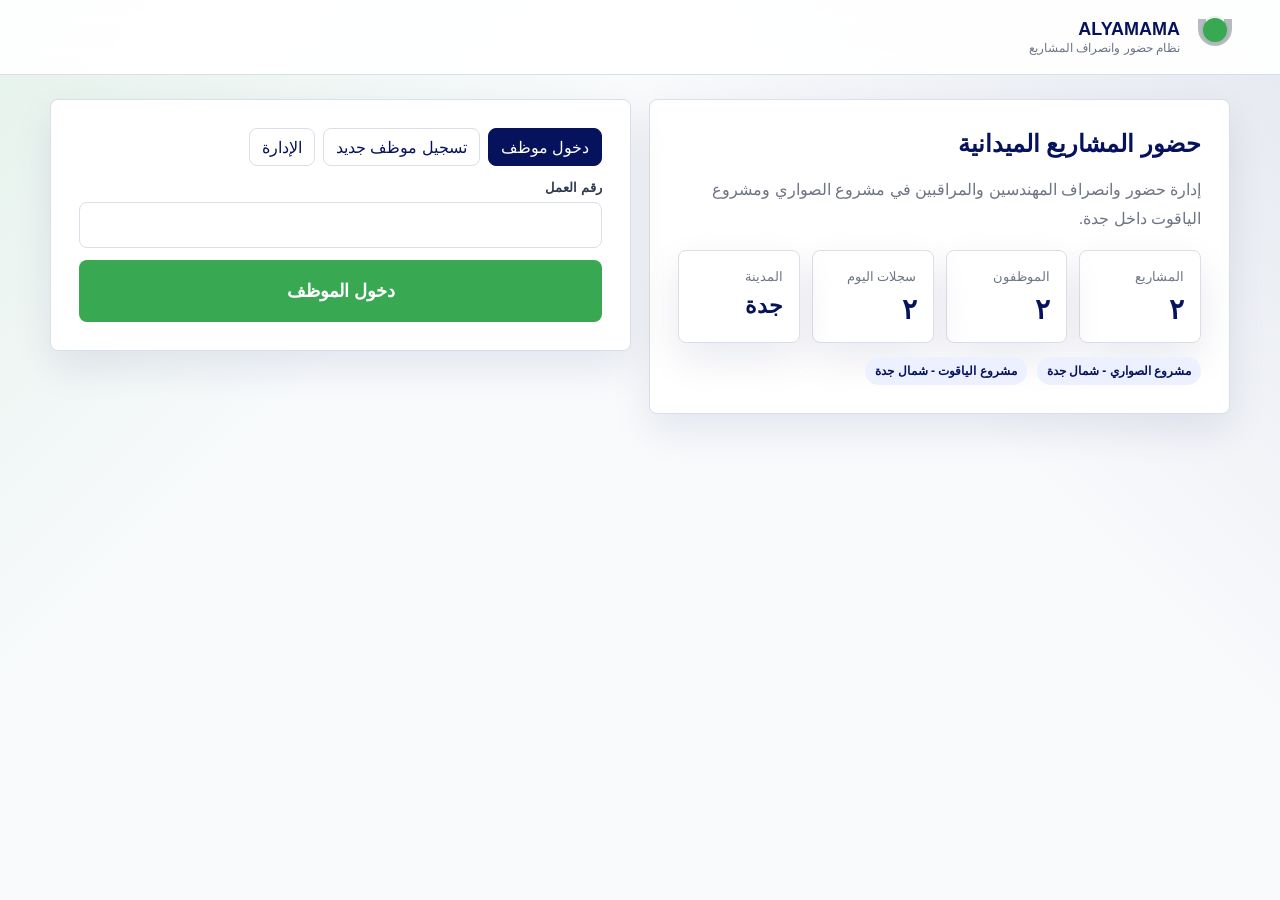
==== index.html @ 3af548d3 "update" ====
<!doctype html>
<html lang="ar" dir="rtl">
  <head>
    <meta charset="utf-8" />
    <meta name="viewport" content="width=device-width, initial-scale=1" />
    <title>ALYAMAMA | حضور المشاريع</title>
    <meta
      name="description"
      content="نظام حضور وانصراف ميداني لمشاريع ALYAMAMA في شمال جدة"
    />
    <meta name="theme-color" content="#06135c" />
    <meta name="mobile-web-app-capable" content="yes" />
    <meta name="apple-mobile-web-app-capable" content="yes" />
    <meta name="apple-mobile-web-app-title" content="حضور ALYAMAMA" />
    <link rel="manifest" href="manifest.json" />
    <link rel="icon" href="icon.svg" type="image/svg+xml" />
    <link rel="apple-touch-icon" href="icon.svg" />
    <link rel="stylesheet" href="styles.css" />
  </head>
  <body>
    <div id="app" class="app-shell"></div>
    <script src="app.js" defer></script>
  </body>
</html>
---- styles.css ----
:root {
  --brand-navy: #06135c;
  --brand-navy-2: #0b1f77;
  --brand-green: #39a852;
  --brand-gray: #eef1f4;
  --ink: #172033;
  --muted: #6d7483;
  --line: #d9dee7;
  --surface: #ffffff;
  --warning: #c77908;
  --danger: #b42318;
  --success: #14853f;
  --shadow: 0 16px 40px rgba(6, 19, 92, 0.09);
  font-family: Tahoma, "Noto Kufi Arabic", "Segoe UI", sans-serif;
}

* {
  box-sizing: border-box;
}

body {
  margin: 0;
  min-height: 100vh;
  color: var(--ink);
  background:
    linear-gradient(135deg, rgba(57, 168, 82, 0.1), transparent 32%),
    linear-gradient(225deg, rgba(6, 19, 92, 0.08), transparent 34%),
    #f8fafc;
}

button,
input,
select {
  font: inherit;
}

button {
  cursor: pointer;
}

button:disabled {
  cursor: not-allowed;
  opacity: 0.55;
}

a {
  color: var(--brand-navy-2);
}

.app-shell {
  min-height: 100vh;
}

.topbar {
  position: sticky;
  top: 0;
  z-index: 10;
  display: flex;
  align-items: center;
  justify-content: space-between;
  gap: 16px;
  padding: 14px clamp(16px, 4vw, 42px);
  border-bottom: 1px solid var(--line);
  background: rgba(255, 255, 255, 0.92);
  backdrop-filter: blur(12px);
}

.brand {
  display: flex;
  align-items: center;
  gap: 12px;
  min-width: 0;
}

.brand-mark {
  position: relative;
  width: 46px;
  height: 46px;
  flex: 0 0 auto;
}

.brand-mark::before {
  position: absolute;
  inset: 5px 6px 14px;
  content: "";
  border: 8px solid #b7bbc0;
  border-top: 0;
  border-radius: 0 0 40px 40px;
}

.brand-mark::after {
  position: absolute;
  top: 4px;
  right: 11px;
  width: 24px;
  height: 24px;
  content: "";
  border-radius: 50%;
  background: var(--brand-green);
  box-shadow: 0 0 0 2px rgba(57, 168, 82, 0.12);
}

.brand-title {
  display: grid;
  gap: 2px;
  min-width: 0;
}

.brand-title strong {
  color: var(--brand-navy);
  font-size: 18px;
  line-height: 1.15;
}

.brand-title span {
  color: var(--muted);
  font-size: 12px;
}

.page {
  width: min(1180px, calc(100% - 28px));
  margin: 24px auto 44px;
}

.hero-grid,
.work-grid,
.admin-grid {
  display: grid;
  grid-template-columns: 1fr 1fr;
  gap: 18px;
  align-items: start;
}

.panel,
.card,
.stat-card,
.table-wrap,
.location-step {
  border: 1px solid var(--line);
  border-radius: 8px;
  background: var(--surface);
  box-shadow: var(--shadow);
}

.panel,
.location-step {
  padding: clamp(18px, 3vw, 28px);
}

.panel h1,
.panel h2,
.panel h3,
.location-step h2 {
  margin: 0 0 10px;
  color: var(--brand-navy);
  line-height: 1.35;
}

.panel p,
.location-step p,
.small-text {
  color: var(--muted);
  line-height: 1.8;
}

.small-text {
  font-size: 13px;
}

.form-grid {
  display: grid;
  gap: 12px;
}

.two-col {
  display: grid;
  grid-template-columns: 1fr 1fr;
  gap: 12px;
}

.field {
  display: grid;
  gap: 7px;
}

.field span,
.label {
  color: #30394d;
  font-size: 13px;
  font-weight: 700;
}

.input,
.select {
  width: 100%;
  min-height: 46px;
  border: 1px solid var(--line);
  border-radius: 8px;
  padding: 10px 12px;
  color: var(--ink);
  background: #fff;
  outline: none;
}

.input:focus,
.select:focus {
  border-color: var(--brand-green);
  box-shadow: 0 0 0 3px rgba(57, 168, 82, 0.16);
}

.checkbox-row {
  display: flex;
  flex-wrap: wrap;
  gap: 10px;
}

.checkbox-pill {
  display: inline-flex;
  align-items: center;
  gap: 8px;
  min-height: 38px;
  padding: 7px 10px;
  border: 1px solid var(--line);
  border-radius: 8px;
  background: #fff;
}

.actions {
  display: flex;
  flex-wrap: wrap;
  gap: 10px;
  align-items: center;
  margin-top: 14px;
}

.btn {
  display: inline-flex;
  align-items: center;
  justify-content: center;
  gap: 8px;
  min-height: 44px;
  border: 1px solid transparent;
  border-radius: 8px;
  padding: 10px 14px;
  color: #fff;
  background: var(--brand-navy);
  text-decoration: none;
  transition: transform 0.15s ease, box-shadow 0.15s ease;
}

.btn:hover {
  transform: translateY(-1px);
  box-shadow: 0 10px 22px rgba(6, 19, 92, 0.18);
}

.btn.secondary {
  color: var(--brand-navy);
  border-color: var(--line);
  background: #fff;
}

.btn.green {
  background: var(--brand-green);
}

.btn.warning {
  background: var(--warning);
}

.btn.danger {
  background: var(--danger);
}

.big-action {
  width: 100%;
  min-height: 62px;
  font-size: 18px;
  font-weight: 800;
}

.tabs {
  display: flex;
  flex-wrap: wrap;
  gap: 8px;
  margin-bottom: 14px;
}

.tab {
  min-height: 38px;
  border: 1px solid var(--line);
  border-radius: 8px;
  padding: 8px 12px;
  color: var(--brand-navy);
  background: #fff;
}

.tab.active {
  color: #fff;
  border-color: var(--brand-navy);
  background: var(--brand-navy);
}

.status-line {
  display: flex;
  flex-wrap: wrap;
  gap: 8px;
  align-items: center;
  margin: 10px 0;
}

.badge {
  display: inline-flex;
  align-items: center;
  justify-content: center;
  min-height: 28px;
  border-radius: 999px;
  padding: 4px 10px;
  color: var(--brand-navy);
  background: #edf1ff;
  font-size: 12px;
  font-weight: 800;
}

.badge.green {
  color: #0c6830;
  background: #e5f7eb;
}

.badge.orange {
  color: #8a4f00;
  background: #fff2d8;
}

.badge.red {
  color: #921b12;
  background: #ffe6e2;
}

.badge.gray {
  color: #596170;
  background: #eef1f4;
}

.stats {
  display: grid;
  grid-template-columns: repeat(4, 1fr);
  gap: 12px;
}

.stat-card {
  padding: 16px;
}

.stat-card span {
  color: var(--muted);
  font-size: 13px;
}

.stat-card strong {
  display: block;
  margin-top: 8px;
  color: var(--brand-navy);
  font-size: 28px;
}

.card {
  padding: 16px;
}

.project-card {
  display: grid;
  gap: 12px;
}

.meta-grid {
  display: grid;
  grid-template-columns: repeat(2, minmax(0, 1fr));
  gap: 10px;
}

.meta-item {
  border: 1px solid var(--line);
  border-radius: 8px;
  padding: 10px;
  background: #fbfcfe;
}

.meta-item span {
  display: block;
  color: var(--muted);
  font-size: 12px;
}

.meta-item strong {
  display: block;
  margin-top: 4px;
  color: var(--ink);
}

.admin-layout {
  display: grid;
  grid-template-columns: 220px 1fr;
  gap: 18px;
}

.sidebar {
  position: sticky;
  top: 86px;
  display: grid;
  gap: 8px;
  align-self: start;
  border: 1px solid var(--line);
  border-radius: 8px;
  padding: 10px;
  background: #fff;
  box-shadow: var(--shadow);
}

.sidebar button {
  justify-content: flex-start;
  width: 100%;
}

.table-wrap {
  overflow: auto;
}

table {
  width: 100%;
  min-width: 760px;
  border-collapse: collapse;
  background: #fff;
}

th,
td {
  border-bottom: 1px solid var(--line);
  padding: 12px;
  text-align: right;
  vertical-align: top;
}

th {
  color: var(--brand-navy);
  background: #f3f6fb;
  font-size: 13px;
}

.empty-state {
  border: 1px dashed var(--line);
  border-radius: 8px;
  padding: 20px;
  color: var(--muted);
  background: rgba(255, 255, 255, 0.72);
  text-align: center;
}

.map-box {
  position: relative;
  min-height: 260px;
  overflow: hidden;
  border: 1px solid var(--line);
  border-radius: 8px;
  background:
    linear-gradient(90deg, rgba(6, 19, 92, 0.08) 1px, transparent 1px),
    linear-gradient(0deg, rgba(6, 19, 92, 0.08) 1px, transparent 1px),
    #eef5f1;
  background-size: 28px 28px;
}

.map-pin,
.project-pin {
  position: absolute;
  left: 50%;
  top: 50%;
  display: grid;
  place-items: center;
  width: 44px;
  height: 44px;
  border-radius: 50% 50% 50% 4px;
  color: #fff;
  font-weight: 900;
  transform: translate(-50%, -50%) rotate(-45deg);
  box-shadow: 0 12px 24px rgba(0, 0, 0, 0.18);
}

.map-pin span,
.project-pin span {
  transform: rotate(45deg);
}

.map-pin {
  background: var(--brand-green);
}

.project-pin {
  left: 32%;
  top: 58%;
  background: var(--brand-navy);
}

.range-ring {
  position: absolute;
  left: 32%;
  top: 58%;
  width: 150px;
  height: 150px;
  border: 2px dashed rgba(6, 19, 92, 0.5);
  border-radius: 50%;
  transform: translate(-50%, -50%);
}

.map-note {
  position: absolute;
  right: 12px;
  bottom: 12px;
  max-width: min(420px, calc(100% - 24px));
  border-radius: 8px;
  padding: 10px 12px;
  color: var(--brand-navy);
  background: rgba(255, 255, 255, 0.88);
  font-size: 13px;
  line-height: 1.7;
}

.notice {
  border: 1px solid #dbe7ff;
  border-radius: 8px;
  padding: 12px;
  color: var(--brand-navy);
  background: #f2f6ff;
  line-height: 1.8;
}

.notice.warning {
  border-color: #f3d48b;
  color: #6f4200;
  background: #fff7e6;
}

.notice.danger {
  border-color: #ffc7c1;
  color: var(--danger);
  background: #fff0ee;
}

.footer-note {
  width: min(1180px, calc(100% - 28px));
  margin: 0 auto 30px;
  color: var(--muted);
  font-size: 12px;
  text-align: center;
}

@media (max-width: 900px) {
  .hero-grid,
  .work-grid,
  .admin-grid,
  .admin-layout,
  .two-col {
    grid-template-columns: 1fr;
  }

  .stats {
    grid-template-columns: repeat(2, 1fr);
  }

  .sidebar {
    position: static;
    grid-template-columns: repeat(2, 1fr);
  }
}

@media (max-width: 560px) {
  .topbar {
    align-items: flex-start;
    flex-direction: column;
  }

  .page {
    width: min(100% - 18px, 1180px);
    margin-top: 14px;
  }

  .panel,
  .card,
  .location-step {
    padding: 14px;
  }

  .stats,
  .meta-grid,
  .sidebar {
    grid-template-columns: 1fr;
  }

  .actions,
  .tabs {
    align-items: stretch;
    flex-direction: column;
  }

  .btn,
  .tab {
    width: 100%;
  }

  .brand-title strong {
    font-size: 16px;
  }
}
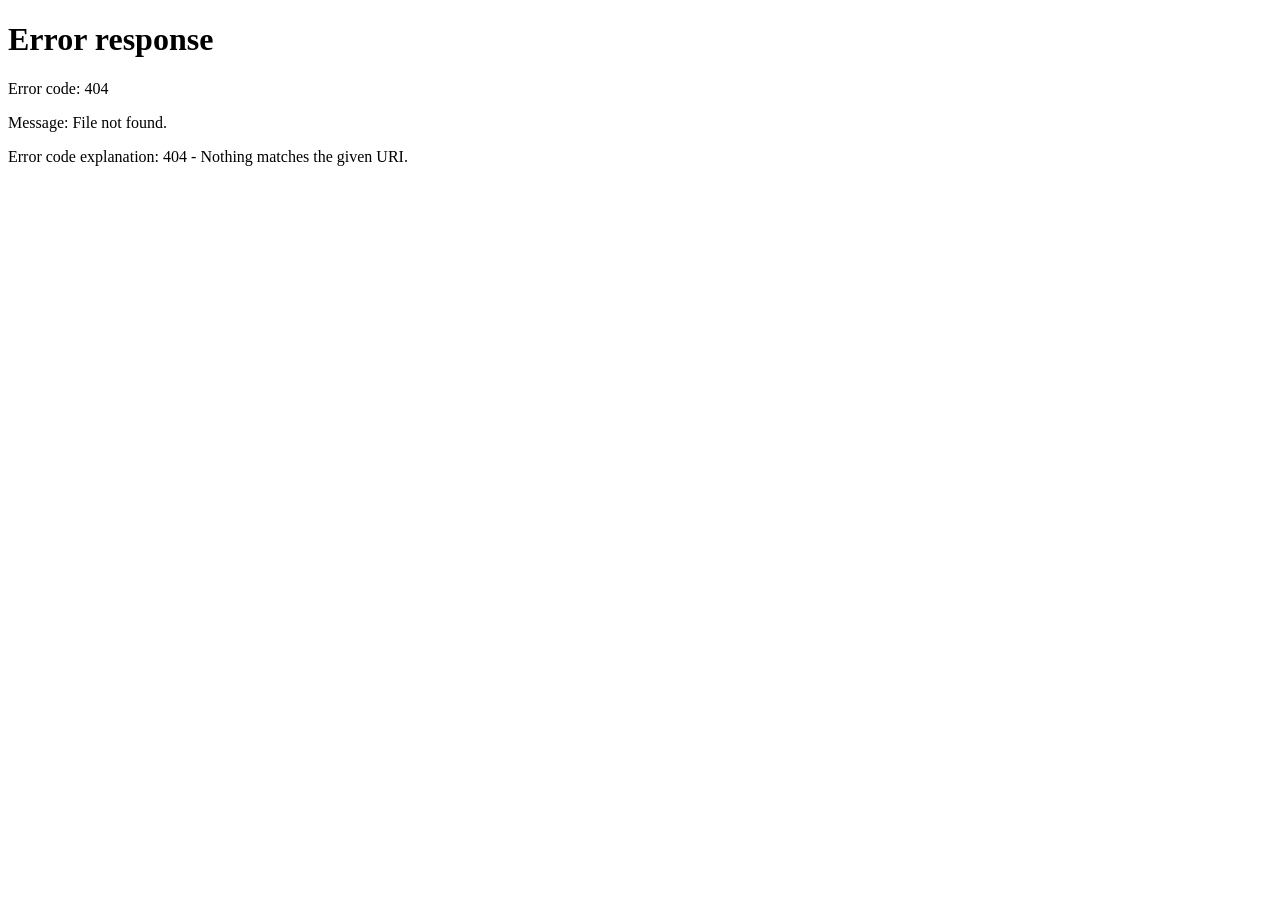
==== commit 38e79252: "update" ====
--- a/index.html
+++ b/index.html
@@ -3,22 +3,10 @@
   <head>
     <meta charset="utf-8" />
     <meta name="viewport" content="width=device-width, initial-scale=1" />
-    <title>ALYAMAMA | حضور المشاريع</title>
-    <meta
-      name="description"
-      content="نظام حضور وانصراف ميداني لمشاريع ALYAMAMA في شمال جدة"
-    />
-    <meta name="theme-color" content="#06135c" />
-    <meta name="mobile-web-app-capable" content="yes" />
-    <meta name="apple-mobile-web-app-capable" content="yes" />
-    <meta name="apple-mobile-web-app-title" content="حضور ALYAMAMA" />
-    <link rel="manifest" href="manifest.json" />
-    <link rel="icon" href="icon.svg" type="image/svg+xml" />
-    <link rel="apple-touch-icon" href="icon.svg" />
-    <link rel="stylesheet" href="styles.css" />
+    <meta http-equiv="refresh" content="0; url=./alyamama/" />
+    <title>ALYAMAMA</title>
   </head>
   <body>
-    <div id="app" class="app-shell"></div>
-    <script src="app.js" defer></script>
+    <a href="./alyamama/">فتح تطبيق حضور ALYAMAMA</a>
   </body>
 </html>
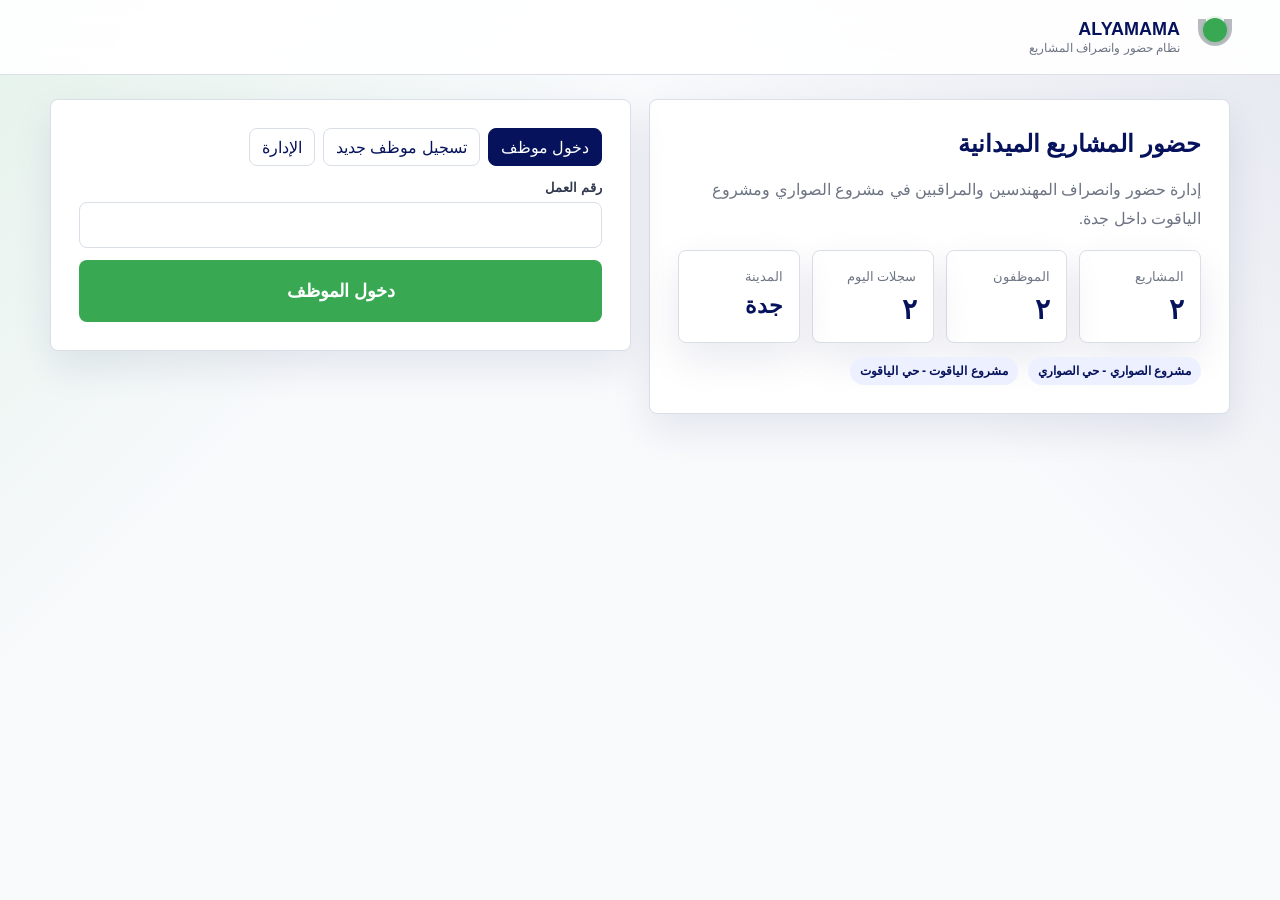
==== commit 8d9ce2d8: "update" ====
--- a/index.html
+++ b/index.html
@@ -3,10 +3,22 @@
   <head>
     <meta charset="utf-8" />
     <meta name="viewport" content="width=device-width, initial-scale=1" />
-    <meta http-equiv="refresh" content="0; url=./alyamama/" />
-    <title>ALYAMAMA</title>
+    <title>ALYAMAMA | حضور المشاريع</title>
+    <meta
+      name="description"
+      content="نظام حضور وانصراف ميداني لمشاريع ALYAMAMA في جدة"
+    />
+    <meta name="theme-color" content="#06135c" />
+    <meta name="mobile-web-app-capable" content="yes" />
+    <meta name="apple-mobile-web-app-capable" content="yes" />
+    <meta name="apple-mobile-web-app-title" content="حضور ALYAMAMA" />
+    <link rel="manifest" href="manifest.json?v=20260425-2" />
+    <link rel="icon" href="icon.svg?v=20260425-2" type="image/svg+xml" />
+    <link rel="apple-touch-icon" href="icon.svg?v=20260425-2" />
+    <link rel="stylesheet" href="styles.css?v=20260425-2" />
   </head>
   <body>
-    <a href="./alyamama/">فتح تطبيق حضور ALYAMAMA</a>
+    <div id="app" class="app-shell"></div>
+    <script src="app.js?v=20260425-2" defer></script>
   </body>
 </html>
--- a/styles.css
+++ b/styles.css
@@ -0,0 +1,620 @@
+:root {
+  --brand-navy: #06135c;
+  --brand-navy-2: #0b1f77;
+  --brand-green: #39a852;
+  --brand-gray: #eef1f4;
+  --ink: #172033;
+  --muted: #6d7483;
+  --line: #d9dee7;
+  --surface: #ffffff;
+  --warning: #c77908;
+  --danger: #b42318;
+  --success: #14853f;
+  --shadow: 0 16px 40px rgba(6, 19, 92, 0.09);
+  font-family: Tahoma, "Noto Kufi Arabic", "Segoe UI", sans-serif;
+}
+
+* {
+  box-sizing: border-box;
+}
+
+body {
+  margin: 0;
+  min-height: 100vh;
+  color: var(--ink);
+  background:
+    linear-gradient(135deg, rgba(57, 168, 82, 0.1), transparent 32%),
+    linear-gradient(225deg, rgba(6, 19, 92, 0.08), transparent 34%),
+    #f8fafc;
+}
+
+button,
+input,
+select {
+  font: inherit;
+}
+
+button {
+  cursor: pointer;
+}
+
+button:disabled {
+  cursor: not-allowed;
+  opacity: 0.55;
+}
+
+a {
+  color: var(--brand-navy-2);
+}
+
+.app-shell {
+  min-height: 100vh;
+}
+
+.topbar {
+  position: sticky;
+  top: 0;
+  z-index: 10;
+  display: flex;
+  align-items: center;
+  justify-content: space-between;
+  gap: 16px;
+  padding: 14px clamp(16px, 4vw, 42px);
+  border-bottom: 1px solid var(--line);
+  background: rgba(255, 255, 255, 0.92);
+  backdrop-filter: blur(12px);
+}
+
+.brand {
+  display: flex;
+  align-items: center;
+  gap: 12px;
+  min-width: 0;
+}
+
+.brand-mark {
+  position: relative;
+  width: 46px;
+  height: 46px;
+  flex: 0 0 auto;
+}
+
+.brand-mark::before {
+  position: absolute;
+  inset: 5px 6px 14px;
+  content: "";
+  border: 8px solid #b7bbc0;
+  border-top: 0;
+  border-radius: 0 0 40px 40px;
+}
+
+.brand-mark::after {
+  position: absolute;
+  top: 4px;
+  right: 11px;
+  width: 24px;
+  height: 24px;
+  content: "";
+  border-radius: 50%;
+  background: var(--brand-green);
+  box-shadow: 0 0 0 2px rgba(57, 168, 82, 0.12);
+}
+
+.brand-title {
+  display: grid;
+  gap: 2px;
+  min-width: 0;
+}
+
+.brand-title strong {
+  color: var(--brand-navy);
+  font-size: 18px;
+  line-height: 1.15;
+}
+
+.brand-title span {
+  color: var(--muted);
+  font-size: 12px;
+}
+
+.page {
+  width: min(1180px, calc(100% - 28px));
+  margin: 24px auto 44px;
+}
+
+.hero-grid,
+.work-grid,
+.admin-grid {
+  display: grid;
+  grid-template-columns: 1fr 1fr;
+  gap: 18px;
+  align-items: start;
+}
+
+.panel,
+.card,
+.stat-card,
+.table-wrap,
+.location-step {
+  border: 1px solid var(--line);
+  border-radius: 8px;
+  background: var(--surface);
+  box-shadow: var(--shadow);
+}
+
+.panel,
+.location-step {
+  padding: clamp(18px, 3vw, 28px);
+}
+
+.panel h1,
+.panel h2,
+.panel h3,
+.location-step h2 {
+  margin: 0 0 10px;
+  color: var(--brand-navy);
+  line-height: 1.35;
+}
+
+.panel p,
+.location-step p,
+.small-text {
+  color: var(--muted);
+  line-height: 1.8;
+}
+
+.small-text {
+  font-size: 13px;
+}
+
+.form-grid {
+  display: grid;
+  gap: 12px;
+}
+
+.two-col {
+  display: grid;
+  grid-template-columns: 1fr 1fr;
+  gap: 12px;
+}
+
+.field {
+  display: grid;
+  gap: 7px;
+}
+
+.field span,
+.label {
+  color: #30394d;
+  font-size: 13px;
+  font-weight: 700;
+}
+
+.input,
+.select {
+  width: 100%;
+  min-height: 46px;
+  border: 1px solid var(--line);
+  border-radius: 8px;
+  padding: 10px 12px;
+  color: var(--ink);
+  background: #fff;
+  outline: none;
+}
+
+.input:focus,
+.select:focus {
+  border-color: var(--brand-green);
+  box-shadow: 0 0 0 3px rgba(57, 168, 82, 0.16);
+}
+
+.checkbox-row {
+  display: flex;
+  flex-wrap: wrap;
+  gap: 10px;
+}
+
+.checkbox-pill {
+  display: inline-flex;
+  align-items: center;
+  gap: 8px;
+  min-height: 38px;
+  padding: 7px 10px;
+  border: 1px solid var(--line);
+  border-radius: 8px;
+  background: #fff;
+}
+
+.actions {
+  display: flex;
+  flex-wrap: wrap;
+  gap: 10px;
+  align-items: center;
+  margin-top: 14px;
+}
+
+.btn {
+  display: inline-flex;
+  align-items: center;
+  justify-content: center;
+  gap: 8px;
+  min-height: 44px;
+  border: 1px solid transparent;
+  border-radius: 8px;
+  padding: 10px 14px;
+  color: #fff;
+  background: var(--brand-navy);
+  text-decoration: none;
+  transition: transform 0.15s ease, box-shadow 0.15s ease;
+}
+
+.btn:hover {
+  transform: translateY(-1px);
+  box-shadow: 0 10px 22px rgba(6, 19, 92, 0.18);
+}
+
+.btn.secondary {
+  color: var(--brand-navy);
+  border-color: var(--line);
+  background: #fff;
+}
+
+.btn.green {
+  background: var(--brand-green);
+}
+
+.btn.warning {
+  background: var(--warning);
+}
+
+.btn.danger {
+  background: var(--danger);
+}
+
+.big-action {
+  width: 100%;
+  min-height: 62px;
+  font-size: 18px;
+  font-weight: 800;
+}
+
+.tabs {
+  display: flex;
+  flex-wrap: wrap;
+  gap: 8px;
+  margin-bottom: 14px;
+}
+
+.tab {
+  min-height: 38px;
+  border: 1px solid var(--line);
+  border-radius: 8px;
+  padding: 8px 12px;
+  color: var(--brand-navy);
+  background: #fff;
+}
+
+.tab.active {
+  color: #fff;
+  border-color: var(--brand-navy);
+  background: var(--brand-navy);
+}
+
+.status-line {
+  display: flex;
+  flex-wrap: wrap;
+  gap: 8px;
+  align-items: center;
+  margin: 10px 0;
+}
+
+.badge {
+  display: inline-flex;
+  align-items: center;
+  justify-content: center;
+  min-height: 28px;
+  border-radius: 999px;
+  padding: 4px 10px;
+  color: var(--brand-navy);
+  background: #edf1ff;
+  font-size: 12px;
+  font-weight: 800;
+}
+
+.badge.green {
+  color: #0c6830;
+  background: #e5f7eb;
+}
+
+.badge.orange {
+  color: #8a4f00;
+  background: #fff2d8;
+}
+
+.badge.red {
+  color: #921b12;
+  background: #ffe6e2;
+}
+
+.badge.gray {
+  color: #596170;
+  background: #eef1f4;
+}
+
+.stats {
+  display: grid;
+  grid-template-columns: repeat(4, 1fr);
+  gap: 12px;
+}
+
+.stat-card {
+  padding: 16px;
+}
+
+.stat-card span {
+  color: var(--muted);
+  font-size: 13px;
+}
+
+.stat-card strong {
+  display: block;
+  margin-top: 8px;
+  color: var(--brand-navy);
+  font-size: 28px;
+}
+
+.card {
+  padding: 16px;
+}
+
+.project-card {
+  display: grid;
+  gap: 12px;
+}
+
+.meta-grid {
+  display: grid;
+  grid-template-columns: repeat(2, minmax(0, 1fr));
+  gap: 10px;
+}
+
+.meta-item {
+  border: 1px solid var(--line);
+  border-radius: 8px;
+  padding: 10px;
+  background: #fbfcfe;
+}
+
+.meta-item span {
+  display: block;
+  color: var(--muted);
+  font-size: 12px;
+}
+
+.meta-item strong {
+  display: block;
+  margin-top: 4px;
+  color: var(--ink);
+}
+
+.admin-layout {
+  display: grid;
+  grid-template-columns: 220px 1fr;
+  gap: 18px;
+}
+
+.sidebar {
+  position: sticky;
+  top: 86px;
+  display: grid;
+  gap: 8px;
+  align-self: start;
+  border: 1px solid var(--line);
+  border-radius: 8px;
+  padding: 10px;
+  background: #fff;
+  box-shadow: var(--shadow);
+}
+
+.sidebar button {
+  justify-content: flex-start;
+  width: 100%;
+}
+
+.table-wrap {
+  overflow: auto;
+}
+
+table {
+  width: 100%;
+  min-width: 760px;
+  border-collapse: collapse;
+  background: #fff;
+}
+
+th,
+td {
+  border-bottom: 1px solid var(--line);
+  padding: 12px;
+  text-align: right;
+  vertical-align: top;
+}
+
+th {
+  color: var(--brand-navy);
+  background: #f3f6fb;
+  font-size: 13px;
+}
+
+.empty-state {
+  border: 1px dashed var(--line);
+  border-radius: 8px;
+  padding: 20px;
+  color: var(--muted);
+  background: rgba(255, 255, 255, 0.72);
+  text-align: center;
+}
+
+.map-box {
+  position: relative;
+  min-height: 260px;
+  overflow: hidden;
+  border: 1px solid var(--line);
+  border-radius: 8px;
+  background:
+    linear-gradient(90deg, rgba(6, 19, 92, 0.08) 1px, transparent 1px),
+    linear-gradient(0deg, rgba(6, 19, 92, 0.08) 1px, transparent 1px),
+    #eef5f1;
+  background-size: 28px 28px;
+}
+
+.map-pin,
+.project-pin {
+  position: absolute;
+  left: 50%;
+  top: 50%;
+  display: grid;
+  place-items: center;
+  width: 44px;
+  height: 44px;
+  border-radius: 50% 50% 50% 4px;
+  color: #fff;
+  font-weight: 900;
+  transform: translate(-50%, -50%) rotate(-45deg);
+  box-shadow: 0 12px 24px rgba(0, 0, 0, 0.18);
+}
+
+.map-pin span,
+.project-pin span {
+  transform: rotate(45deg);
+}
+
+.map-pin {
+  background: var(--brand-green);
+}
+
+.project-pin {
+  left: 32%;
+  top: 58%;
+  background: var(--brand-navy);
+}
+
+.range-ring {
+  position: absolute;
+  left: 32%;
+  top: 58%;
+  width: 150px;
+  height: 150px;
+  border: 2px dashed rgba(6, 19, 92, 0.5);
+  border-radius: 50%;
+  transform: translate(-50%, -50%);
+}
+
+.map-note {
+  position: absolute;
+  right: 12px;
+  bottom: 12px;
+  max-width: min(420px, calc(100% - 24px));
+  border-radius: 8px;
+  padding: 10px 12px;
+  color: var(--brand-navy);
+  background: rgba(255, 255, 255, 0.88);
+  font-size: 13px;
+  line-height: 1.7;
+}
+
+.google-map {
+  display: block;
+  width: 100%;
+  min-height: 320px;
+  border: 0;
+  border-radius: 8px;
+  background: #eef1f4;
+}
+
+.notice {
+  border: 1px solid #dbe7ff;
+  border-radius: 8px;
+  padding: 12px;
+  color: var(--brand-navy);
+  background: #f2f6ff;
+  line-height: 1.8;
+}
+
+.notice.warning {
+  border-color: #f3d48b;
+  color: #6f4200;
+  background: #fff7e6;
+}
+
+.notice.danger {
+  border-color: #ffc7c1;
+  color: var(--danger);
+  background: #fff0ee;
+}
+
+.footer-note {
+  width: min(1180px, calc(100% - 28px));
+  margin: 0 auto 30px;
+  color: var(--muted);
+  font-size: 12px;
+  text-align: center;
+}
+
+@media (max-width: 900px) {
+  .hero-grid,
+  .work-grid,
+  .admin-grid,
+  .admin-layout,
+  .two-col {
+    grid-template-columns: 1fr;
+  }
+
+  .stats {
+    grid-template-columns: repeat(2, 1fr);
+  }
+
+  .sidebar {
+    position: static;
+    grid-template-columns: repeat(2, 1fr);
+  }
+}
+
+@media (max-width: 560px) {
+  .topbar {
+    align-items: flex-start;
+    flex-direction: column;
+  }
+
+  .page {
+    width: min(100% - 18px, 1180px);
+    margin-top: 14px;
+  }
+
+  .panel,
+  .card,
+  .location-step {
+    padding: 14px;
+  }
+
+  .stats,
+  .meta-grid,
+  .sidebar {
+    grid-template-columns: 1fr;
+  }
+
+  .actions,
+  .tabs {
+    align-items: stretch;
+    flex-direction: column;
+  }
+
+  .btn,
+  .tab {
+    width: 100%;
+  }
+
+  .brand-title strong {
+    font-size: 16px;
+  }
+}
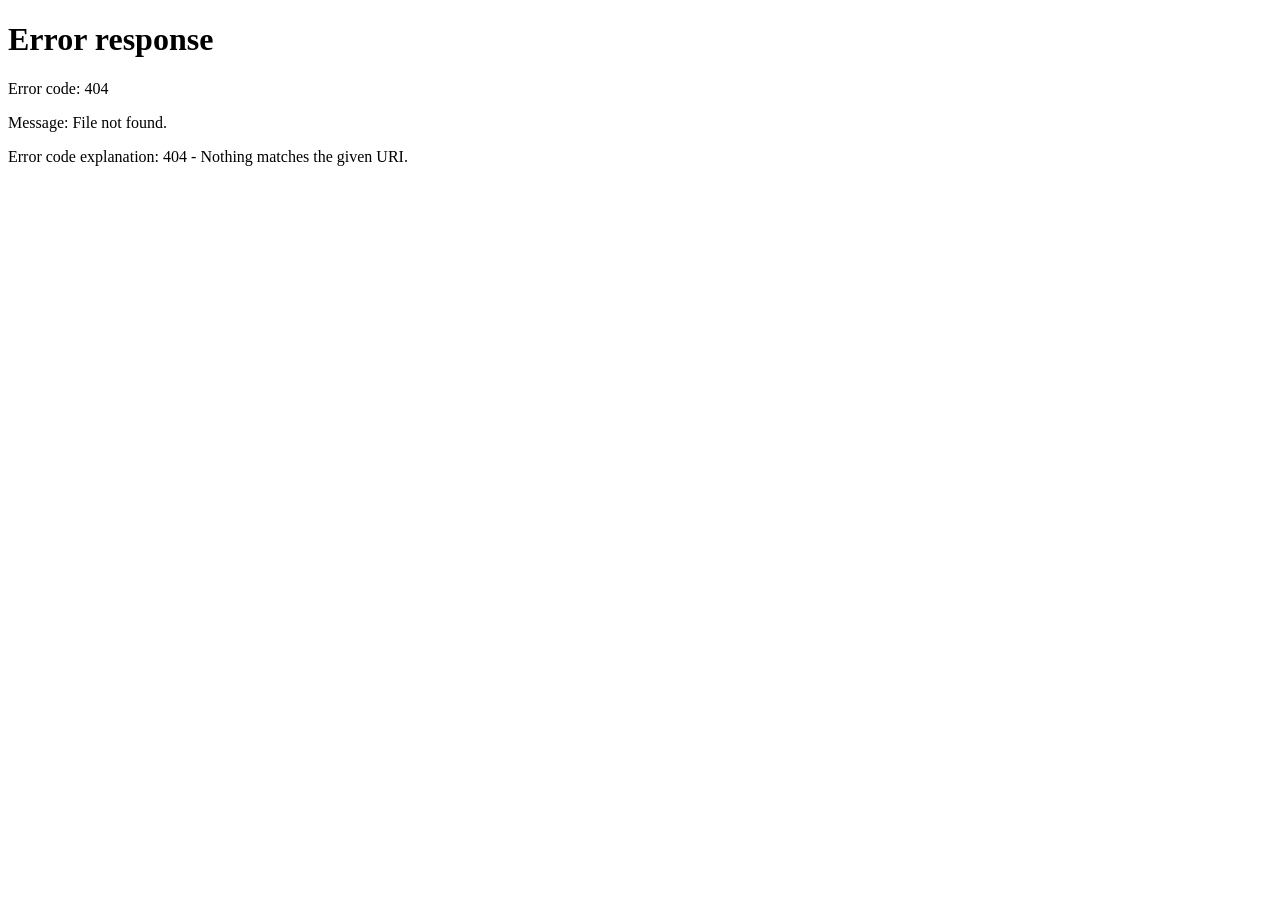
==== commit 45f03bc6: "Update index.html" ====
--- a/index.html
+++ b/index.html
@@ -3,22 +3,10 @@
   <head>
     <meta charset="utf-8" />
     <meta name="viewport" content="width=device-width, initial-scale=1" />
-    <title>ALYAMAMA | حضور المشاريع</title>
-    <meta
-      name="description"
-      content="نظام حضور وانصراف ميداني لمشاريع ALYAMAMA في جدة"
-    />
-    <meta name="theme-color" content="#06135c" />
-    <meta name="mobile-web-app-capable" content="yes" />
-    <meta name="apple-mobile-web-app-capable" content="yes" />
-    <meta name="apple-mobile-web-app-title" content="حضور ALYAMAMA" />
-    <link rel="manifest" href="manifest.json?v=20260425-2" />
-    <link rel="icon" href="icon.svg?v=20260425-2" type="image/svg+xml" />
-    <link rel="apple-touch-icon" href="icon.svg?v=20260425-2" />
-    <link rel="stylesheet" href="styles.css?v=20260425-2" />
+    <meta http-equiv="refresh" content="0; url=./alyamama/?v=20260425-2" />
+    <title>ALYAMAMA</title>
   </head>
   <body>
-    <div id="app" class="app-shell"></div>
-    <script src="app.js?v=20260425-2" defer></script>
+    <a href="./alyamama/?v=20260425-2">فتح تطبيق حضور ALYAMAMA</a>
   </body>
 </html>
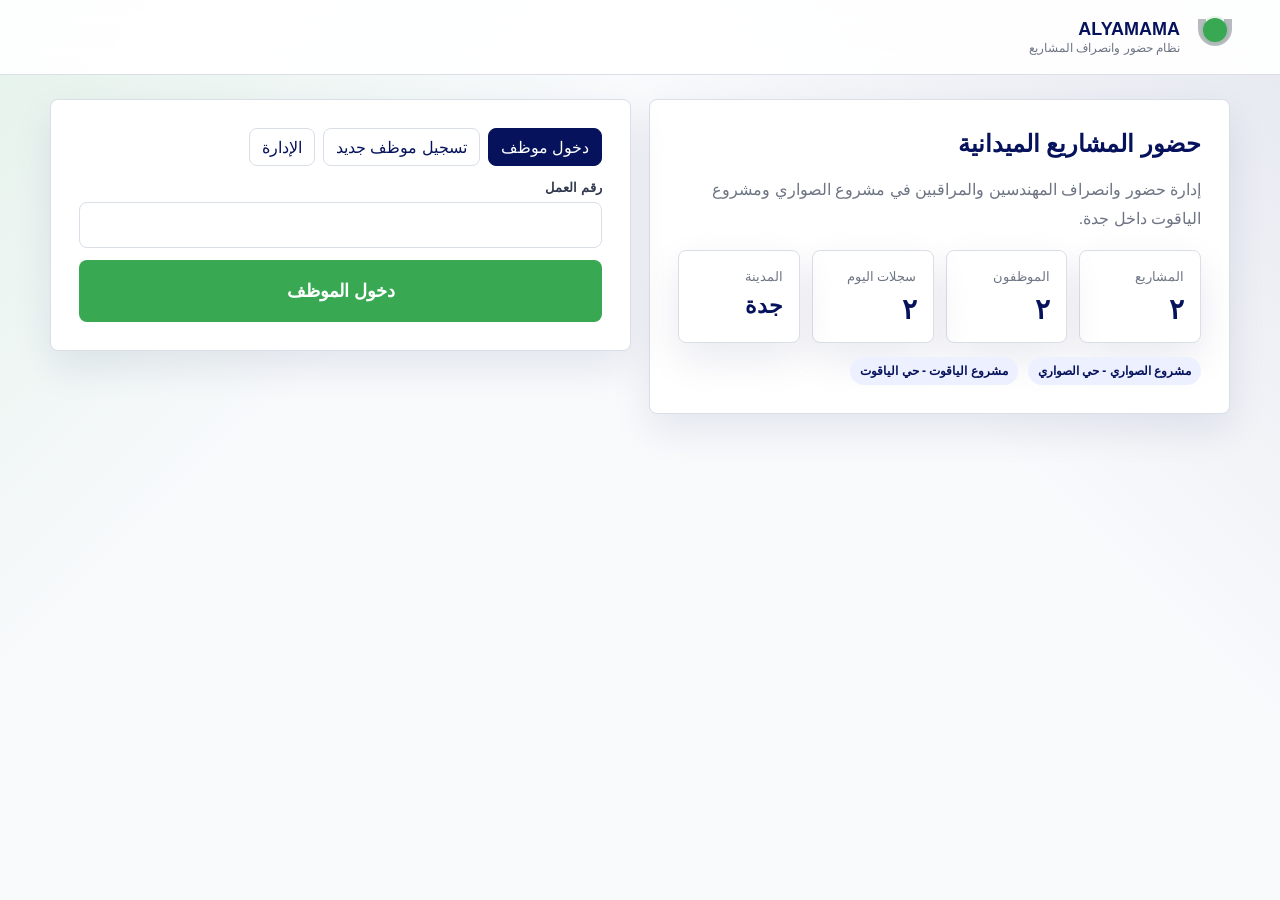
==== commit 10fadd07: "update" ====
--- a/index.html
+++ b/index.html
@@ -3,10 +3,22 @@
   <head>
     <meta charset="utf-8" />
     <meta name="viewport" content="width=device-width, initial-scale=1" />
-    <meta http-equiv="refresh" content="0; url=./alyamama/?v=20260425-2" />
-    <title>ALYAMAMA</title>
+    <title>ALYAMAMA | حضور المشاريع</title>
+    <meta
+      name="description"
+      content="نظام حضور وانصراف ميداني لمشاريع ALYAMAMA في جدة"
+    />
+    <meta name="theme-color" content="#06135c" />
+    <meta name="mobile-web-app-capable" content="yes" />
+    <meta name="apple-mobile-web-app-capable" content="yes" />
+    <meta name="apple-mobile-web-app-title" content="حضور ALYAMAMA" />
+    <link rel="manifest" href="./manifest.json?v=20260425-3" />
+    <link rel="icon" href="./icon.svg?v=20260425-3" type="image/svg+xml" />
+    <link rel="apple-touch-icon" href="./icon.svg?v=20260425-3" />
+    <link rel="stylesheet" href="./styles.css?v=20260425-3" />
   </head>
   <body>
-    <a href="./alyamama/?v=20260425-2">فتح تطبيق حضور ALYAMAMA</a>
+    <div id="app" class="app-shell"></div>
+    <script src="./app.js?v=20260425-3" defer></script>
   </body>
 </html>
--- a/styles.css
+++ b/styles.css
@@ -0,0 +1,620 @@
+:root {
+  --brand-navy: #06135c;
+  --brand-navy-2: #0b1f77;
+  --brand-green: #39a852;
+  --brand-gray: #eef1f4;
+  --ink: #172033;
+  --muted: #6d7483;
+  --line: #d9dee7;
+  --surface: #ffffff;
+  --warning: #c77908;
+  --danger: #b42318;
+  --success: #14853f;
+  --shadow: 0 16px 40px rgba(6, 19, 92, 0.09);
+  font-family: Tahoma, "Noto Kufi Arabic", "Segoe UI", sans-serif;
+}
+
+* {
+  box-sizing: border-box;
+}
+
+body {
+  margin: 0;
+  min-height: 100vh;
+  color: var(--ink);
+  background:
+    linear-gradient(135deg, rgba(57, 168, 82, 0.1), transparent 32%),
+    linear-gradient(225deg, rgba(6, 19, 92, 0.08), transparent 34%),
+    #f8fafc;
+}
+
+button,
+input,
+select {
+  font: inherit;
+}
+
+button {
+  cursor: pointer;
+}
+
+button:disabled {
+  cursor: not-allowed;
+  opacity: 0.55;
+}
+
+a {
+  color: var(--brand-navy-2);
+}
+
+.app-shell {
+  min-height: 100vh;
+}
+
+.topbar {
+  position: sticky;
+  top: 0;
+  z-index: 10;
+  display: flex;
+  align-items: center;
+  justify-content: space-between;
+  gap: 16px;
+  padding: 14px clamp(16px, 4vw, 42px);
+  border-bottom: 1px solid var(--line);
+  background: rgba(255, 255, 255, 0.92);
+  backdrop-filter: blur(12px);
+}
+
+.brand {
+  display: flex;
+  align-items: center;
+  gap: 12px;
+  min-width: 0;
+}
+
+.brand-mark {
+  position: relative;
+  width: 46px;
+  height: 46px;
+  flex: 0 0 auto;
+}
+
+.brand-mark::before {
+  position: absolute;
+  inset: 5px 6px 14px;
+  content: "";
+  border: 8px solid #b7bbc0;
+  border-top: 0;
+  border-radius: 0 0 40px 40px;
+}
+
+.brand-mark::after {
+  position: absolute;
+  top: 4px;
+  right: 11px;
+  width: 24px;
+  height: 24px;
+  content: "";
+  border-radius: 50%;
+  background: var(--brand-green);
+  box-shadow: 0 0 0 2px rgba(57, 168, 82, 0.12);
+}
+
+.brand-title {
+  display: grid;
+  gap: 2px;
+  min-width: 0;
+}
+
+.brand-title strong {
+  color: var(--brand-navy);
+  font-size: 18px;
+  line-height: 1.15;
+}
+
+.brand-title span {
+  color: var(--muted);
+  font-size: 12px;
+}
+
+.page {
+  width: min(1180px, calc(100% - 28px));
+  margin: 24px auto 44px;
+}
+
+.hero-grid,
+.work-grid,
+.admin-grid {
+  display: grid;
+  grid-template-columns: 1fr 1fr;
+  gap: 18px;
+  align-items: start;
+}
+
+.panel,
+.card,
+.stat-card,
+.table-wrap,
+.location-step {
+  border: 1px solid var(--line);
+  border-radius: 8px;
+  background: var(--surface);
+  box-shadow: var(--shadow);
+}
+
+.panel,
+.location-step {
+  padding: clamp(18px, 3vw, 28px);
+}
+
+.panel h1,
+.panel h2,
+.panel h3,
+.location-step h2 {
+  margin: 0 0 10px;
+  color: var(--brand-navy);
+  line-height: 1.35;
+}
+
+.panel p,
+.location-step p,
+.small-text {
+  color: var(--muted);
+  line-height: 1.8;
+}
+
+.small-text {
+  font-size: 13px;
+}
+
+.form-grid {
+  display: grid;
+  gap: 12px;
+}
+
+.two-col {
+  display: grid;
+  grid-template-columns: 1fr 1fr;
+  gap: 12px;
+}
+
+.field {
+  display: grid;
+  gap: 7px;
+}
+
+.field span,
+.label {
+  color: #30394d;
+  font-size: 13px;
+  font-weight: 700;
+}
+
+.input,
+.select {
+  width: 100%;
+  min-height: 46px;
+  border: 1px solid var(--line);
+  border-radius: 8px;
+  padding: 10px 12px;
+  color: var(--ink);
+  background: #fff;
+  outline: none;
+}
+
+.input:focus,
+.select:focus {
+  border-color: var(--brand-green);
+  box-shadow: 0 0 0 3px rgba(57, 168, 82, 0.16);
+}
+
+.checkbox-row {
+  display: flex;
+  flex-wrap: wrap;
+  gap: 10px;
+}
+
+.checkbox-pill {
+  display: inline-flex;
+  align-items: center;
+  gap: 8px;
+  min-height: 38px;
+  padding: 7px 10px;
+  border: 1px solid var(--line);
+  border-radius: 8px;
+  background: #fff;
+}
+
+.actions {
+  display: flex;
+  flex-wrap: wrap;
+  gap: 10px;
+  align-items: center;
+  margin-top: 14px;
+}
+
+.btn {
+  display: inline-flex;
+  align-items: center;
+  justify-content: center;
+  gap: 8px;
+  min-height: 44px;
+  border: 1px solid transparent;
+  border-radius: 8px;
+  padding: 10px 14px;
+  color: #fff;
+  background: var(--brand-navy);
+  text-decoration: none;
+  transition: transform 0.15s ease, box-shadow 0.15s ease;
+}
+
+.btn:hover {
+  transform: translateY(-1px);
+  box-shadow: 0 10px 22px rgba(6, 19, 92, 0.18);
+}
+
+.btn.secondary {
+  color: var(--brand-navy);
+  border-color: var(--line);
+  background: #fff;
+}
+
+.btn.green {
+  background: var(--brand-green);
+}
+
+.btn.warning {
+  background: var(--warning);
+}
+
+.btn.danger {
+  background: var(--danger);
+}
+
+.big-action {
+  width: 100%;
+  min-height: 62px;
+  font-size: 18px;
+  font-weight: 800;
+}
+
+.tabs {
+  display: flex;
+  flex-wrap: wrap;
+  gap: 8px;
+  margin-bottom: 14px;
+}
+
+.tab {
+  min-height: 38px;
+  border: 1px solid var(--line);
+  border-radius: 8px;
+  padding: 8px 12px;
+  color: var(--brand-navy);
+  background: #fff;
+}
+
+.tab.active {
+  color: #fff;
+  border-color: var(--brand-navy);
+  background: var(--brand-navy);
+}
+
+.status-line {
+  display: flex;
+  flex-wrap: wrap;
+  gap: 8px;
+  align-items: center;
+  margin: 10px 0;
+}
+
+.badge {
+  display: inline-flex;
+  align-items: center;
+  justify-content: center;
+  min-height: 28px;
+  border-radius: 999px;
+  padding: 4px 10px;
+  color: var(--brand-navy);
+  background: #edf1ff;
+  font-size: 12px;
+  font-weight: 800;
+}
+
+.badge.green {
+  color: #0c6830;
+  background: #e5f7eb;
+}
+
+.badge.orange {
+  color: #8a4f00;
+  background: #fff2d8;
+}
+
+.badge.red {
+  color: #921b12;
+  background: #ffe6e2;
+}
+
+.badge.gray {
+  color: #596170;
+  background: #eef1f4;
+}
+
+.stats {
+  display: grid;
+  grid-template-columns: repeat(4, 1fr);
+  gap: 12px;
+}
+
+.stat-card {
+  padding: 16px;
+}
+
+.stat-card span {
+  color: var(--muted);
+  font-size: 13px;
+}
+
+.stat-card strong {
+  display: block;
+  margin-top: 8px;
+  color: var(--brand-navy);
+  font-size: 28px;
+}
+
+.card {
+  padding: 16px;
+}
+
+.project-card {
+  display: grid;
+  gap: 12px;
+}
+
+.meta-grid {
+  display: grid;
+  grid-template-columns: repeat(2, minmax(0, 1fr));
+  gap: 10px;
+}
+
+.meta-item {
+  border: 1px solid var(--line);
+  border-radius: 8px;
+  padding: 10px;
+  background: #fbfcfe;
+}
+
+.meta-item span {
+  display: block;
+  color: var(--muted);
+  font-size: 12px;
+}
+
+.meta-item strong {
+  display: block;
+  margin-top: 4px;
+  color: var(--ink);
+}
+
+.admin-layout {
+  display: grid;
+  grid-template-columns: 220px 1fr;
+  gap: 18px;
+}
+
+.sidebar {
+  position: sticky;
+  top: 86px;
+  display: grid;
+  gap: 8px;
+  align-self: start;
+  border: 1px solid var(--line);
+  border-radius: 8px;
+  padding: 10px;
+  background: #fff;
+  box-shadow: var(--shadow);
+}
+
+.sidebar button {
+  justify-content: flex-start;
+  width: 100%;
+}
+
+.table-wrap {
+  overflow: auto;
+}
+
+table {
+  width: 100%;
+  min-width: 760px;
+  border-collapse: collapse;
+  background: #fff;
+}
+
+th,
+td {
+  border-bottom: 1px solid var(--line);
+  padding: 12px;
+  text-align: right;
+  vertical-align: top;
+}
+
+th {
+  color: var(--brand-navy);
+  background: #f3f6fb;
+  font-size: 13px;
+}
+
+.empty-state {
+  border: 1px dashed var(--line);
+  border-radius: 8px;
+  padding: 20px;
+  color: var(--muted);
+  background: rgba(255, 255, 255, 0.72);
+  text-align: center;
+}
+
+.map-box {
+  position: relative;
+  min-height: 260px;
+  overflow: hidden;
+  border: 1px solid var(--line);
+  border-radius: 8px;
+  background:
+    linear-gradient(90deg, rgba(6, 19, 92, 0.08) 1px, transparent 1px),
+    linear-gradient(0deg, rgba(6, 19, 92, 0.08) 1px, transparent 1px),
+    #eef5f1;
+  background-size: 28px 28px;
+}
+
+.map-pin,
+.project-pin {
+  position: absolute;
+  left: 50%;
+  top: 50%;
+  display: grid;
+  place-items: center;
+  width: 44px;
+  height: 44px;
+  border-radius: 50% 50% 50% 4px;
+  color: #fff;
+  font-weight: 900;
+  transform: translate(-50%, -50%) rotate(-45deg);
+  box-shadow: 0 12px 24px rgba(0, 0, 0, 0.18);
+}
+
+.map-pin span,
+.project-pin span {
+  transform: rotate(45deg);
+}
+
+.map-pin {
+  background: var(--brand-green);
+}
+
+.project-pin {
+  left: 32%;
+  top: 58%;
+  background: var(--brand-navy);
+}
+
+.range-ring {
+  position: absolute;
+  left: 32%;
+  top: 58%;
+  width: 150px;
+  height: 150px;
+  border: 2px dashed rgba(6, 19, 92, 0.5);
+  border-radius: 50%;
+  transform: translate(-50%, -50%);
+}
+
+.map-note {
+  position: absolute;
+  right: 12px;
+  bottom: 12px;
+  max-width: min(420px, calc(100% - 24px));
+  border-radius: 8px;
+  padding: 10px 12px;
+  color: var(--brand-navy);
+  background: rgba(255, 255, 255, 0.88);
+  font-size: 13px;
+  line-height: 1.7;
+}
+
+.google-map {
+  display: block;
+  width: 100%;
+  min-height: 320px;
+  border: 0;
+  border-radius: 8px;
+  background: #eef1f4;
+}
+
+.notice {
+  border: 1px solid #dbe7ff;
+  border-radius: 8px;
+  padding: 12px;
+  color: var(--brand-navy);
+  background: #f2f6ff;
+  line-height: 1.8;
+}
+
+.notice.warning {
+  border-color: #f3d48b;
+  color: #6f4200;
+  background: #fff7e6;
+}
+
+.notice.danger {
+  border-color: #ffc7c1;
+  color: var(--danger);
+  background: #fff0ee;
+}
+
+.footer-note {
+  width: min(1180px, calc(100% - 28px));
+  margin: 0 auto 30px;
+  color: var(--muted);
+  font-size: 12px;
+  text-align: center;
+}
+
+@media (max-width: 900px) {
+  .hero-grid,
+  .work-grid,
+  .admin-grid,
+  .admin-layout,
+  .two-col {
+    grid-template-columns: 1fr;
+  }
+
+  .stats {
+    grid-template-columns: repeat(2, 1fr);
+  }
+
+  .sidebar {
+    position: static;
+    grid-template-columns: repeat(2, 1fr);
+  }
+}
+
+@media (max-width: 560px) {
+  .topbar {
+    align-items: flex-start;
+    flex-direction: column;
+  }
+
+  .page {
+    width: min(100% - 18px, 1180px);
+    margin-top: 14px;
+  }
+
+  .panel,
+  .card,
+  .location-step {
+    padding: 14px;
+  }
+
+  .stats,
+  .meta-grid,
+  .sidebar {
+    grid-template-columns: 1fr;
+  }
+
+  .actions,
+  .tabs {
+    align-items: stretch;
+    flex-direction: column;
+  }
+
+  .btn,
+  .tab {
+    width: 100%;
+  }
+
+  .brand-title strong {
+    font-size: 16px;
+  }
+}
